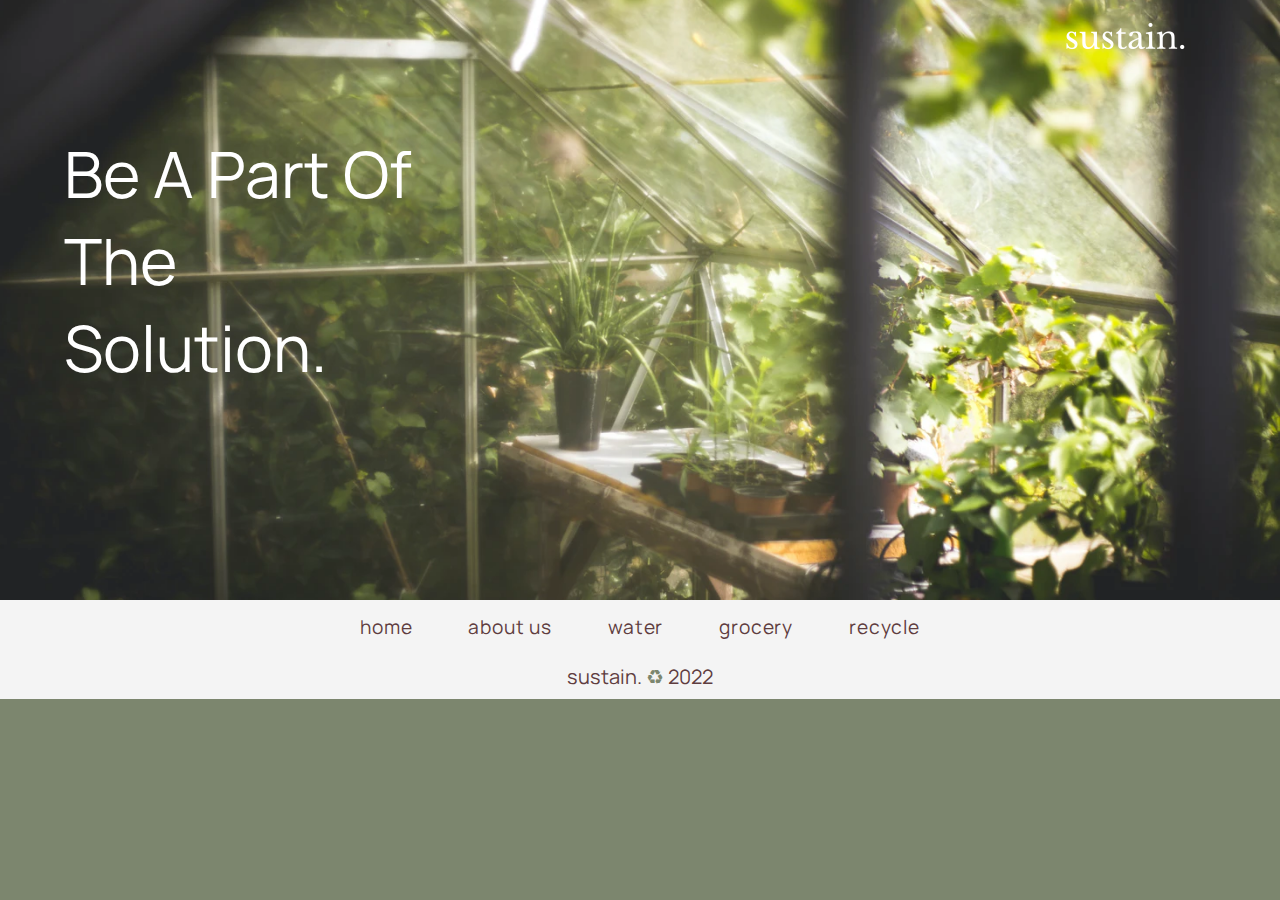
==== aboutus.html @ d0ab554a "Added footer" ====
<!DOCTYPE html>
<html lang="en">
<head>
    <meta charset="UTF-8">
    <title>Home Page</title>
    <meta http-equiv="X-UA-Compatible" content="IE=edge">
    <meta name="author" content="Elizaveta Vygovskaia, Abraham Medina, Andrew Valdez, Allison Chu">
    <meta name="viewport" content="width=device-width, initial-scale=1.0">
    <link href="style.css" rel="stylesheet">
    <!-- Google Fonts-->
    <link rel="preconnect" href="https://fonts.googleapis.com">
    <link rel="preconnect" href="https://fonts.gstatic.com" crossorigin>
    <link href="https://fonts.googleapis.com/css2?family=Manrope:wght@200&display=swap" rel="stylesheet">
</head>
<body>
<!-- Header showcase-->

<a href="index.html"><img class="logo" src="./img/logo.png" align="right" alt="logo sustain"></a>

<div class="image">
    <p class="header">Be A Part Of The Solution.</p>
</div>

<div class="nav_bar">
        <a href="index.html"><span class="nav_sec">home</span></a>
        <a href="aboutus.html"><span class="nav_sec">about us</span></a>
        <a href="water.html"><span class="nav_sec">water</span></a>
        <a href="grocery.html"><span class="nav_sec">grocery</span></a>
        <a href="recycle.html"><span class="nav_sec">recycle</span></a>
</div>

 <div class="footer">
        <div class="top">sustain. <span>&#9851;</span> 2022</div>
</div>
</body>
</html>
---- style.css ----
body {
    margin-top: -64px;
    font-family: 'Manrope', sans-serif;
    margin-left: 0;
    margin-right: 0;
    margin-bottom: 0;
    background-color: #7c866e;
}

.image {
    background-image: url(img/bkg_img.png);
    height: 600px;
    -webkit-background-size: cover;
    -moz-background-size: cover;
    -o-background-size: cover;
    background-size: cover;
}

.logo {
    width: 300px;

}

.header {
    padding-top: 130px;
    color: white;
    font-size: 400%;
    text-align: left;
    margin-left: 5%;
    width: 30%;
    height: 100px;
}

.nav_bar {
    display: block;

    top: 0;

    background-color: #F4F4F4;

    padding-top: 1vh;
    padding-bottom: 1vh;

    text-align: center;
    letter-spacing: 0.065vw;
    font-family: 'Manrope',
        sans-serif;
    font-size: 1.25em;
    color: #5F3D3F;

    z-index: 0;
}

.nav_sec {
    display: inline-block;
    padding: 0px 2vw;

    color: #5F3D3F;
    ;

    -webkit-transition: color 0.3s ease;
    transition: color 0.3s ease;
}

.nav_sec:hover {
    color: #bbb0b1;

    -webkit-transition: color 0.3s ease-out;
    transition: color 0.3s ease-out;
}

@media only screen and (max-width: 100vw) {
    .nav_bar {
        overflow-y: visible;

        font-size: 1.2em;
    }

    .nav_sec {
        padding: 5px 2vw;
    }

    .dropdown-content .nav_sec {
        padding: 0;
    }
}

.mapstitle {
    display: flex;
    flex-direction: column;
    align-items: center;
    justify-content: center;
    font-size: 5vh;
    color: white;
    padding-bottom: 10vh;
}

#map {
    height: 80vh;
    /* The height is 400 pixels */
    width: 70vw;
    /* The width is the width of the web page */
}

.footer {
    display: block;

    background-color: #F4F4F4;
    padding-top: 1vh;
    padding-bottom: 1vh;

    text-align: center;

    font-size: 1.25em;
    color: #5F3D3F
}

.footer span {
    color: #7c866e;
}
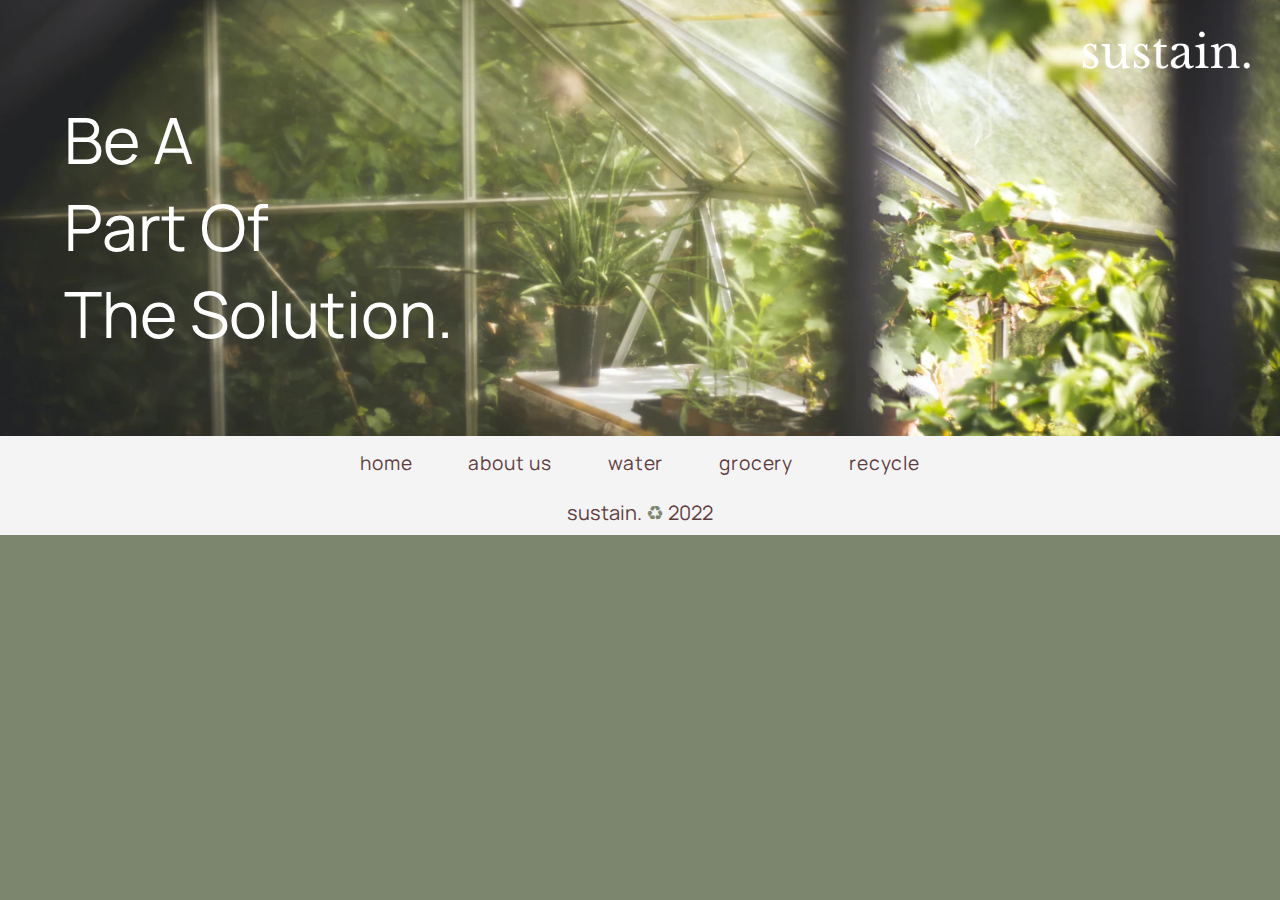
==== commit b05a22b8: "Restyled index logo" ====
--- a/aboutus.html
+++ b/aboutus.html
@@ -14,11 +14,16 @@
 </head>
 <body>
 <!-- Header showcase-->
-
-<a href="index.html"><img class="logo" src="./img/logo.png" align="right" alt="logo sustain"></a>
-
 <div class="image">
-    <p class="header">Be A Part Of The Solution.</p>
+    <div class="header">
+        <p>Be A </p>
+        <p>Part Of </p>
+        <p>The Solution.</p>
+    </div>
+    
+</div>
+<div class="logo">
+        <a href="index.html"><img src="./img/logo.png" alt="logo sustain"></a>
 </div>
 
 <div class="nav_bar">
--- a/style.css
+++ b/style.css
@@ -7,33 +7,52 @@
     background-color: #7c866e;
 }
 
+p {
+    margin: 0;
+}
+
 .image {
     background-image: url(img/bkg_img.png);
-    height: 600px;
+
+    height: 500px;
     -webkit-background-size: cover;
     -moz-background-size: cover;
     -o-background-size: cover;
     background-size: cover;
+    display: flex;
+    flex-direction: row;
 }
 
 .logo {
-    width: 300px;
-
+    position: absolute;
+    right: 0;
+    top: 0;
+    padding-top: 30px;
+    margin-left: 85vw;
+    width: 200px;
+    height: 100px;
+}
+
+.logo img {
+    width: 175px;
+    height: auto;
 }
 
 .header {
-    padding-top: 130px;
+    padding-top: 160px;
     color: white;
     font-size: 400%;
     text-align: left;
     margin-left: 5%;
     width: 30%;
     height: 100px;
+    white-space: nowrap;
 }
 
 .nav_bar {
     display: block;
-
+    position: -webkit-sticky;
+    position: sticky;
     top: 0;
 
     background-color: #F4F4F4;
@@ -85,14 +104,20 @@
     }
 }
 
-.mapstitle {
+.title {
+    text-align: center;
+    font-size: 5vh;
+    color: white;
+    padding-top: 40px;
+}
+
+.mapbody {
     display: flex;
     flex-direction: column;
     align-items: center;
     justify-content: center;
-    font-size: 5vh;
-    color: white;
-    padding-bottom: 10vh;
+    padding-top: 30px;
+    padding-bottom: 30px;
 }
 
 #map {
@@ -117,4 +142,87 @@
 
 .footer span {
     color: #7c866e;
+}
+
+.description {
+    display: flex;
+    flex-direction: column;
+    align-items: center;
+    justify-content: center;
+    font-size: 5vh;
+    color: white;
+    padding-bottom: 10vh;
+}
+
+.circleBase {
+    width: 20vw;
+    height: 20vh;
+    border-radius: 50%;
+    padding-bottom: 10vh;
+}
+
+.circleBase img {
+    width: 100%;
+    border-radius: 50%;
+}
+
+/* Three image containers (use 25% for four, and 50% for two, etc) */
+.column {
+    float: left;
+    width: 20%;
+    padding: 50px;
+}
+
+.row {
+    display: flex;
+    flex-direction: row;
+    align-items: center;
+    justify-content: center;
+    padding-bottom: 20px;
+}
+
+/* Clear floats after image containers */
+.row::after {
+    content: "";
+    clear: both;
+    display: table;
+}
+
+.container {
+    position: relative;
+}
+
+.image_hvr {
+    opacity: 1;
+    display: block;
+    width: 100%;
+    height: auto;
+    transition: .5s ease;
+    backface-visibility: hidden;
+    border-radius: 50%;
+}
+
+.middle {
+    transition: .5s ease;
+    opacity: 0;
+    position: absolute;
+    top: 50%;
+    left: 50%;
+    transform: translate(-50%, -50%);
+    -ms-transform: translate(-50%, -50%);
+    text-align: center;
+}
+
+.container:hover .image_hvr {
+    opacity: 0.3;
+}
+
+.container:hover .middle {
+    opacity: 1;
+}
+
+.text {
+    color: white;
+    font-size: 30px;
+    padding: 16px 32px;
 }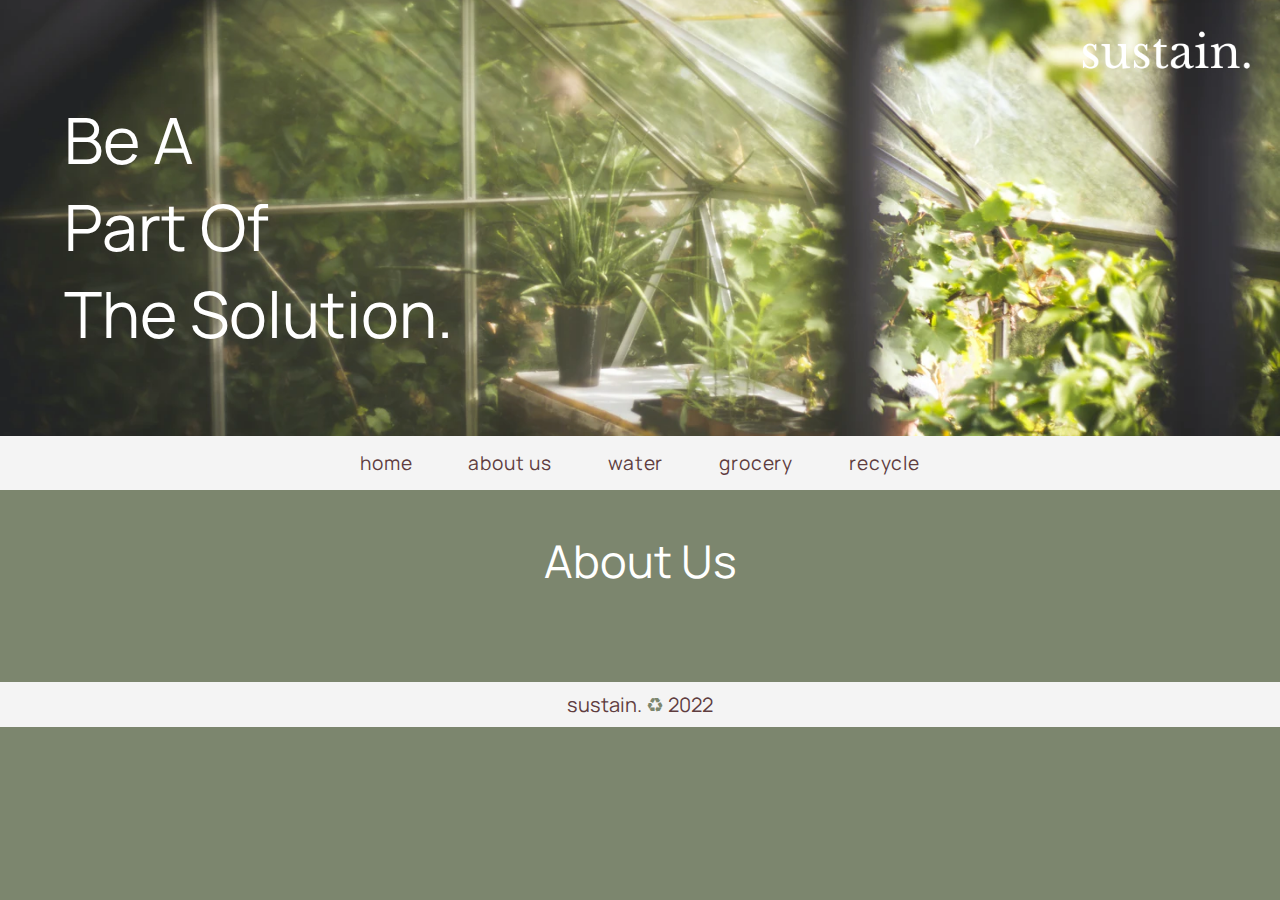
==== commit a0b6e00d: "Updated the maps api in the websites" ====
--- a/aboutus.html
+++ b/aboutus.html
@@ -34,6 +34,14 @@
         <a href="recycle.html"><span class="nav_sec">recycle</span></a>
 </div>
 
+<div class="title">
+    <p>About Us</p>
+</div>
+
+<div class="description">
+    
+</div>
+
  <div class="footer">
         <div class="top">sustain. <span>&#9851;</span> 2022</div>
 </div>
--- a/style.css
+++ b/style.css
@@ -120,13 +120,6 @@
     padding-bottom: 30px;
 }
 
-#map {
-    height: 80vh;
-    /* The height is 400 pixels */
-    width: 70vw;
-    /* The width is the width of the web page */
-}
-
 .footer {
     display: block;
 
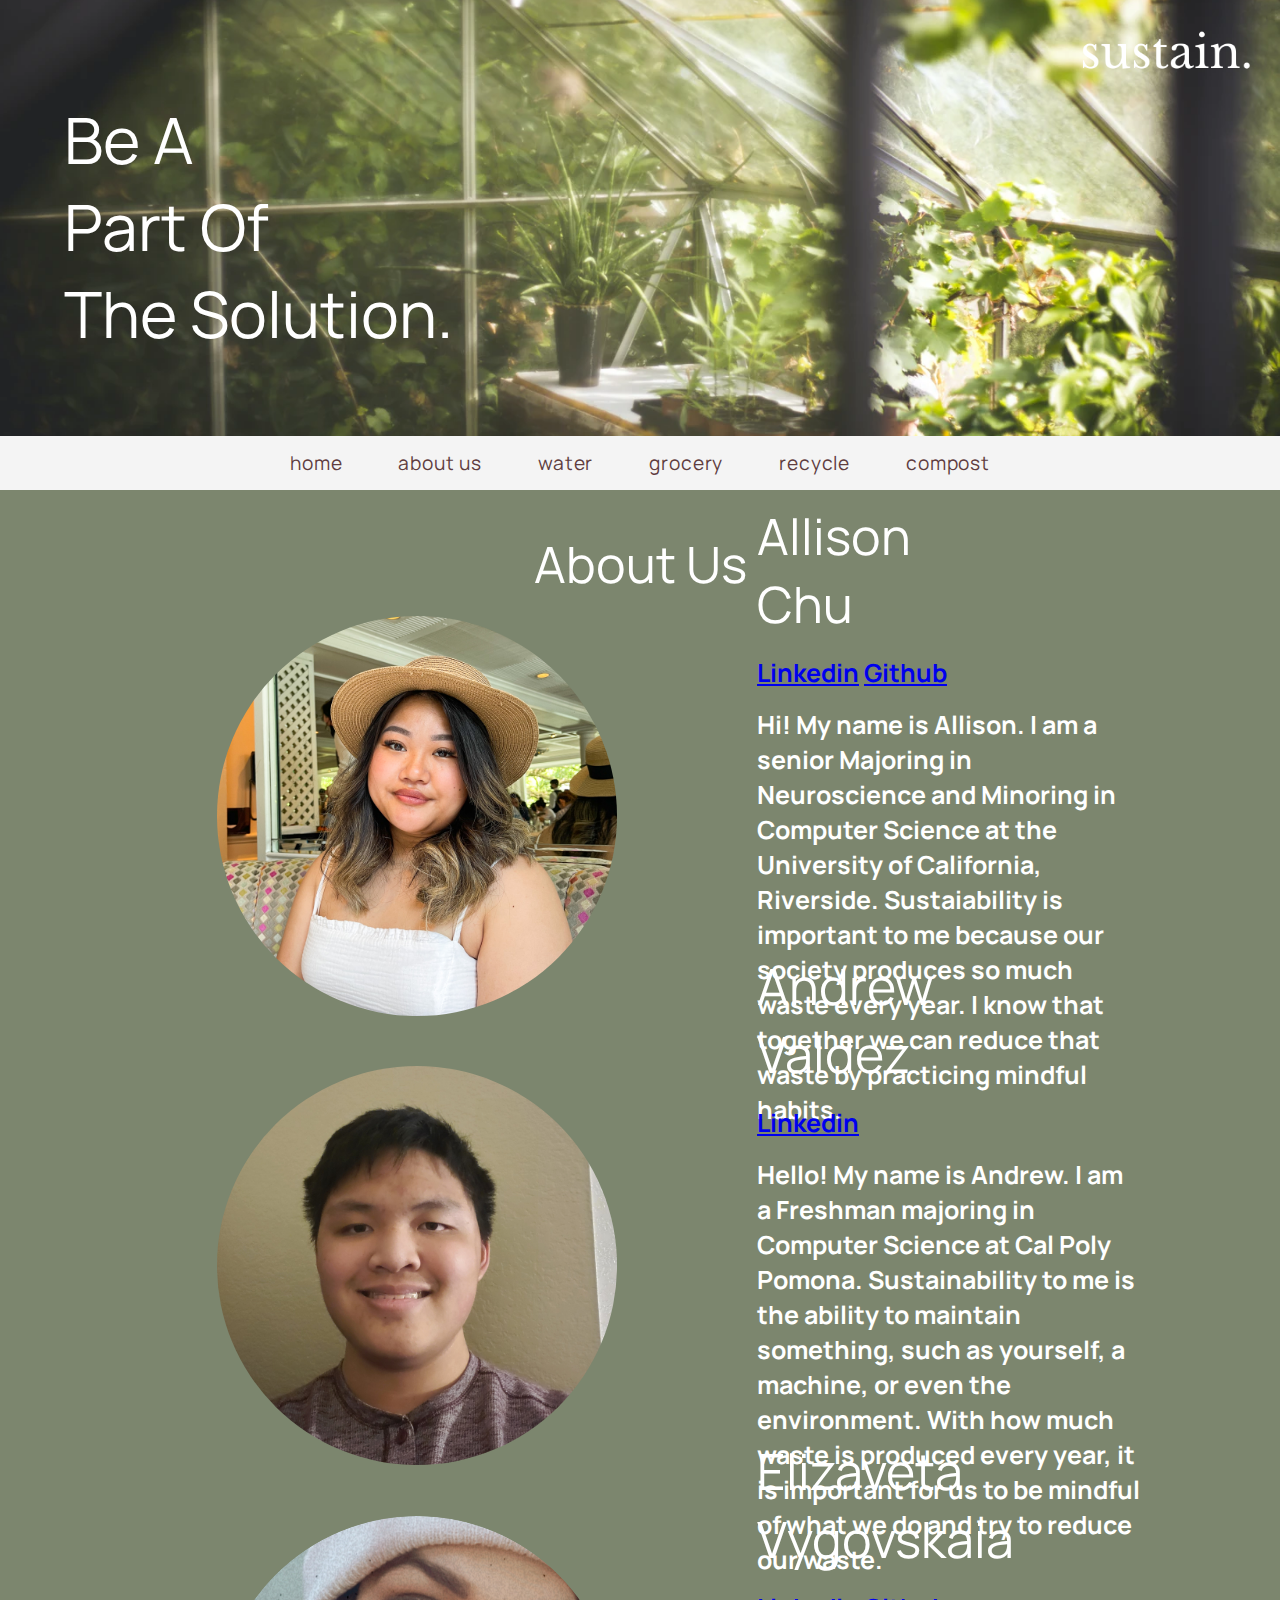
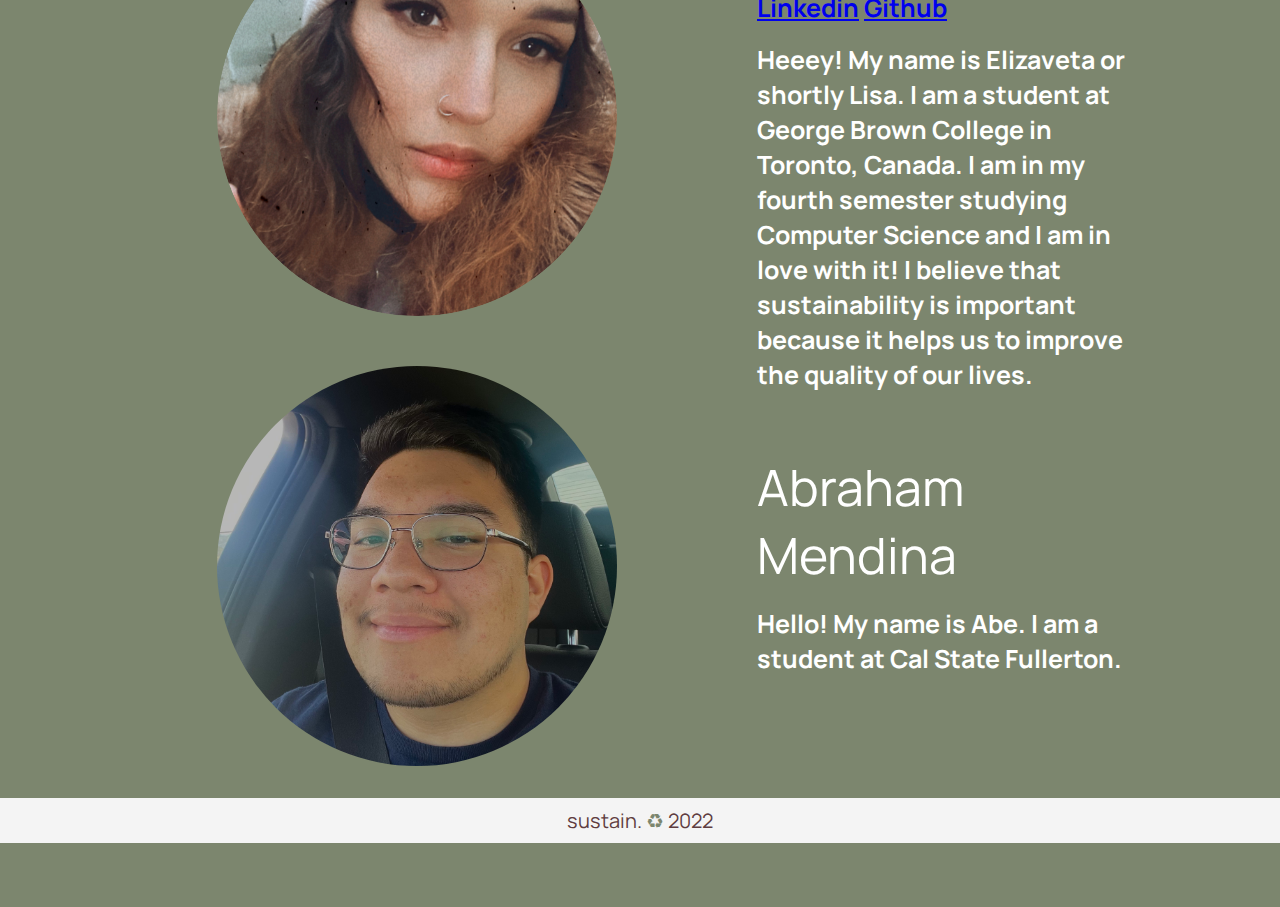
==== commit a544bc25: "Updated about us page" ====
--- a/aboutus.html
+++ b/aboutus.html
@@ -2,7 +2,7 @@
 <html lang="en">
 <head>
     <meta charset="UTF-8">
-    <title>Home Page</title>
+    <title>About Us</title>
     <meta http-equiv="X-UA-Compatible" content="IE=edge">
     <meta name="author" content="Elizaveta Vygovskaia, Abraham Medina, Andrew Valdez, Allison Chu">
     <meta name="viewport" content="width=device-width, initial-scale=1.0">
@@ -32,6 +32,7 @@
         <a href="water.html"><span class="nav_sec">water</span></a>
         <a href="grocery.html"><span class="nav_sec">grocery</span></a>
         <a href="recycle.html"><span class="nav_sec">recycle</span></a>
+        <a href="compost.html"><span class="nav_sec">compost</span></a>
 </div>
 
 <div class="title">
@@ -39,7 +40,64 @@
 </div>
 
 <div class="description">
-    
+    <div class="circleBase">
+        <img src="img/allison.jpg" alt="Allison Profile Pic">
+    </div>
+    <div class="column">
+        <p class="dText">Allison Chu</p>
+        <h1>
+            <a href="https://www.linkedin.com/in/ucrallisonchu/">Linkedin</a>
+            <a href="https://github.com/allisonchuu">Github</a>
+        </h1>
+        <h1>Hi! My name is Allison. I am a senior Majoring in Neuroscience and Minoring in Computer Science at the University of California, Riverside. 
+            Sustaiability is important to me because our society produces so much waste every year. I know that together we can 
+            reduce that waste by practicing mindful habits.</h1>
+    </div>
+</div>
+
+<div class="description">
+    <div class="circleBase">
+        <img src="img/andrew.jpg" alt="Andrew Profile Pic">
+    </div>
+    <div class="column">
+        <p class="dText">Andrew Valdez</p>
+        <h1>
+            <a href="https://www.linkedin.com/in/andrew-john-valdez-21b321223/">Linkedin</a>
+        </h1>
+        <h1>Hello! My name is Andrew. I am a Freshman majoring in Computer Science at Cal Poly Pomona. 
+            Sustainability to me is the ability to maintain something, such as yourself, a machine, or even the environment. 
+            With how much waste is produced every year, it is important for us to be mindful of what we do and try to reduce our waste.
+</h1>
+    </div>
+</div>
+
+<div class="description">
+    <div class="circleBase">
+        <img src="img/lisa.png" alt="Lisa Profile Pic">
+    </div>
+    <div class="column">
+        <p class="dText">Elizaveta Vygovskaia</p>
+        <h1>
+            <a href="https://www.linkedin.com/in/elizavetav/">Linkedin</a>
+            <a href="https://github.com/starryskyyy">Github</a>
+        </h1>
+        <h1>Heeey! My name is Elizaveta or shortly Lisa. I am a student at George Brown College in Toronto, Canada.  
+            I am in my fourth semester studying Computer Science and I am in love with it! 
+            I believe that sustainability is important because it helps us to improve the quality of our lives.
+        </h1>
+    </div>
+</div>
+
+<div class="description">
+    <div class="circleBase">
+        <img src="img/abe.jpg" alt="Lisa Profile Pic">
+    </div>
+    <div class="column">
+        <p class="dText">Abraham Mendina</p>
+        <h1>Hello! My name is Abe. I am a student at Cal State Fullerton. 
+            
+        </h1>
+    </div>
 </div>
 
  <div class="footer">
--- a/style.css
+++ b/style.css
@@ -10,6 +10,13 @@
 p {
     margin: 0;
 }
+
+h1 {
+    color: white;
+    font-size: 25px;
+    width: 30vw;
+}
+
 
 .image {
     background-image: url(img/bkg_img.png);
@@ -106,9 +113,10 @@
 
 .title {
     text-align: center;
-    font-size: 5vh;
+    font-size: 50px;
     color: white;
     padding-top: 40px;
+    white-space: nowrap;
 }
 
 .mapbody {
@@ -139,19 +147,20 @@
 
 .description {
     display: flex;
-    flex-direction: column;
+    flex-direction: row;
     align-items: center;
     justify-content: center;
-    font-size: 5vh;
-    color: white;
-    padding-bottom: 10vh;
-}
+    font-size: 50px;
+    color: white;
+    height: 450px;
+}
+
 
 .circleBase {
-    width: 20vw;
-    height: 20vh;
+    width: 400px;
+    height: auto;
     border-radius: 50%;
-    padding-bottom: 10vh;
+    margin-right: 10vh;
 }
 
 .circleBase img {
@@ -218,4 +227,37 @@
     color: white;
     font-size: 30px;
     padding: 16px 32px;
+}
+
+.feedback {
+    display: flex;
+    flex-direction: column;
+    align-items: left;
+    justify-content: center;
+    color: white;
+    width: 400px;
+    font-size: 30px;
+}
+
+input[type=text] {
+    padding: 5px;
+    border: 2px solid #ccc;
+    -webkit-border-radius: 5px;
+    border-radius: 5px;
+    width: 515px;
+
+}
+
+input[type=text]:focus {
+    border-color: #333;
+}
+
+input[type=submit] {
+    padding: 15px 233px;
+    background: #bbb0b1;
+    border: 0 none;
+    font-size: 20px;
+    cursor: pointer;
+    -webkit-border-radius: 5px;
+    border-radius: 5px;
 }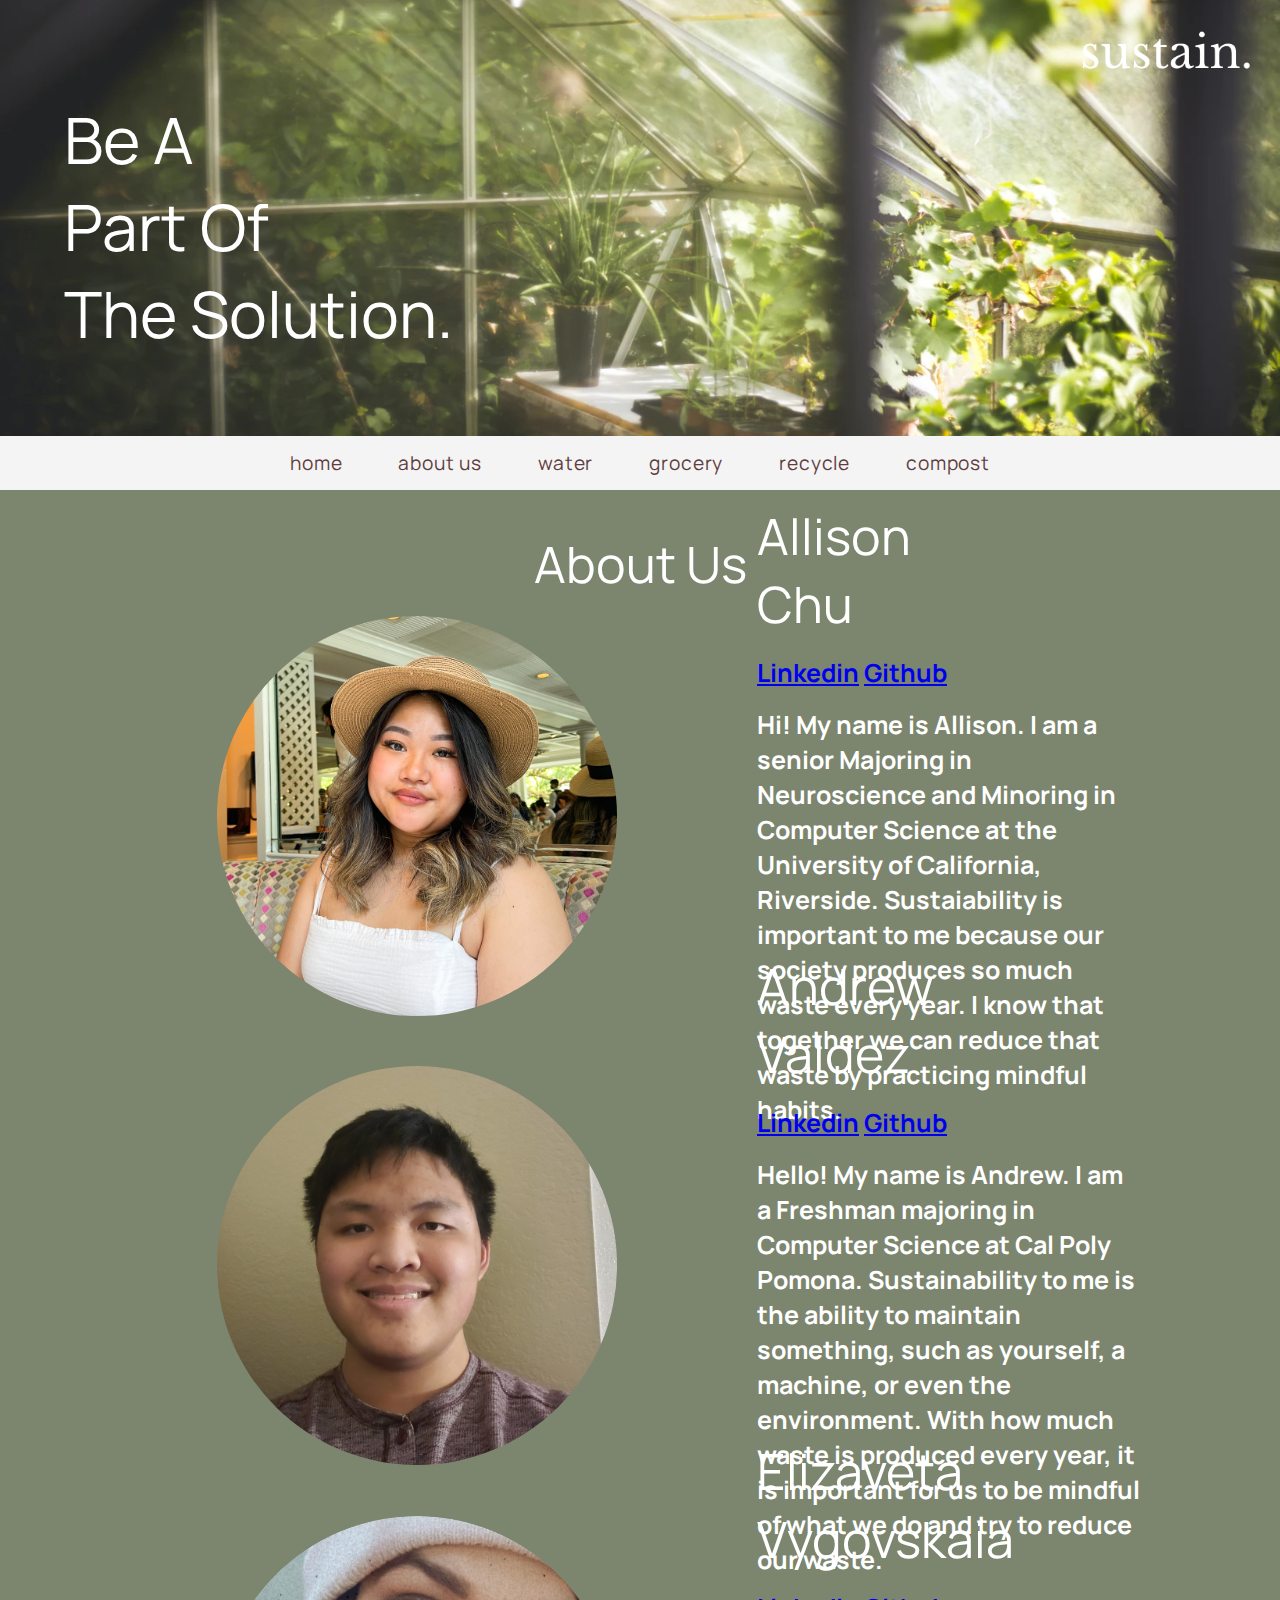
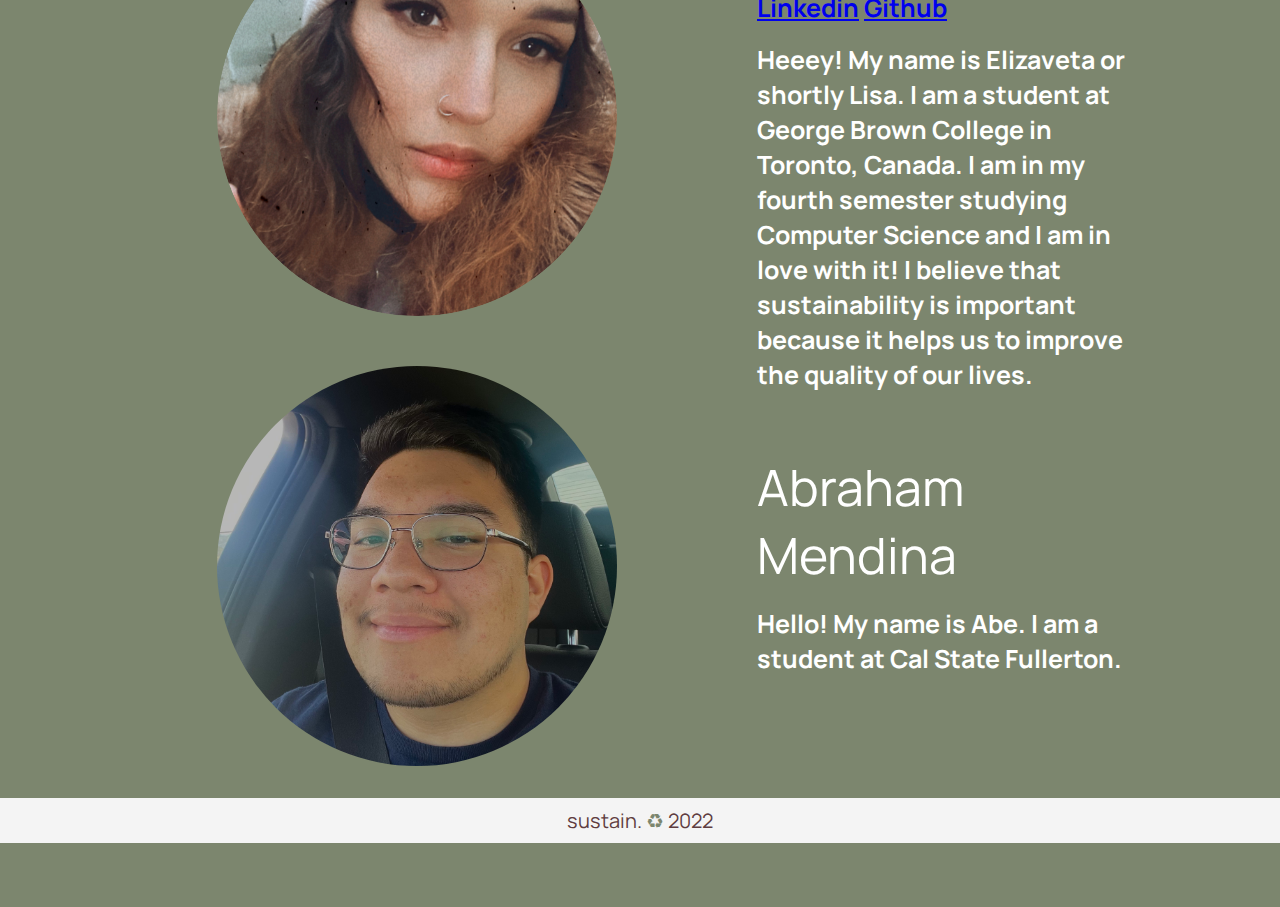
==== commit 073b25f4: "Updated about us page" ====
--- a/aboutus.html
+++ b/aboutus.html
@@ -63,6 +63,7 @@
         <p class="dText">Andrew Valdez</p>
         <h1>
             <a href="https://www.linkedin.com/in/andrew-john-valdez-21b321223/">Linkedin</a>
+            <a href="https://github.com/Kestrel86">Github</a>
         </h1>
         <h1>Hello! My name is Andrew. I am a Freshman majoring in Computer Science at Cal Poly Pomona. 
             Sustainability to me is the ability to maintain something, such as yourself, a machine, or even the environment. 
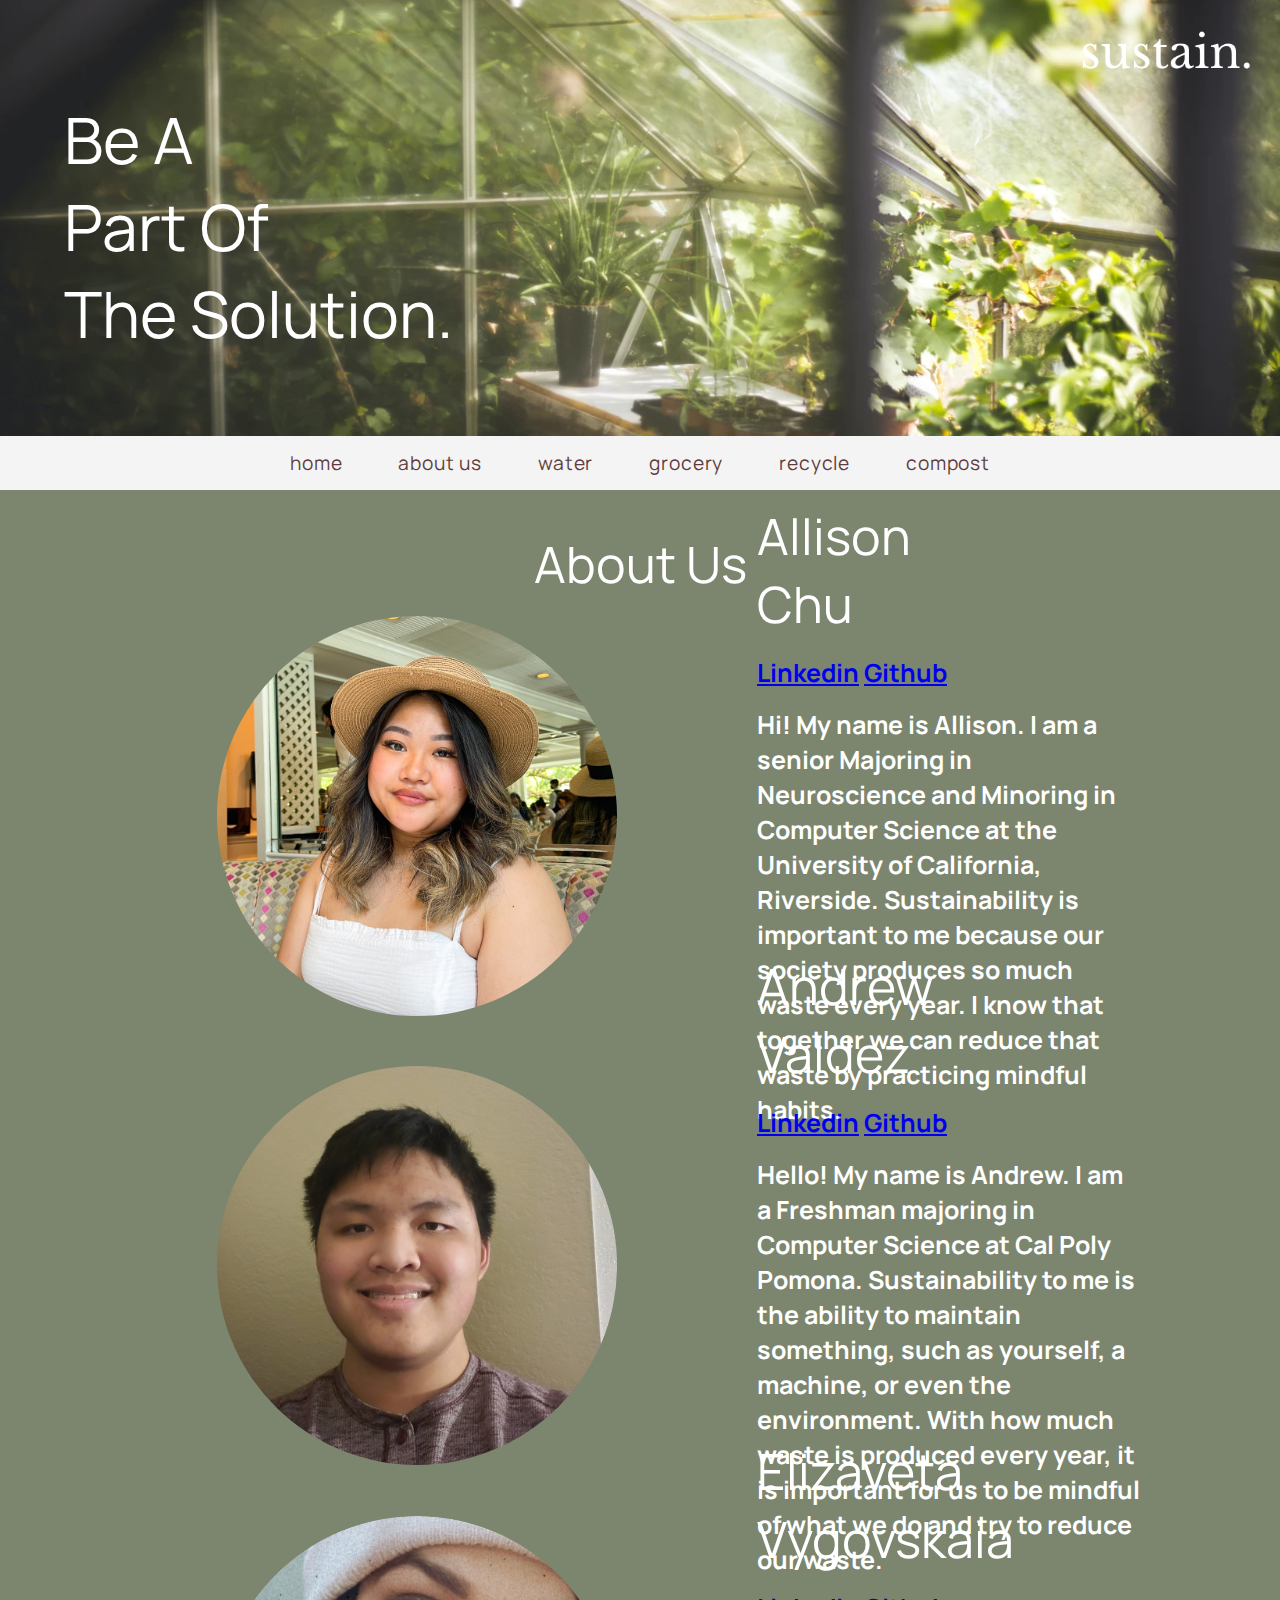
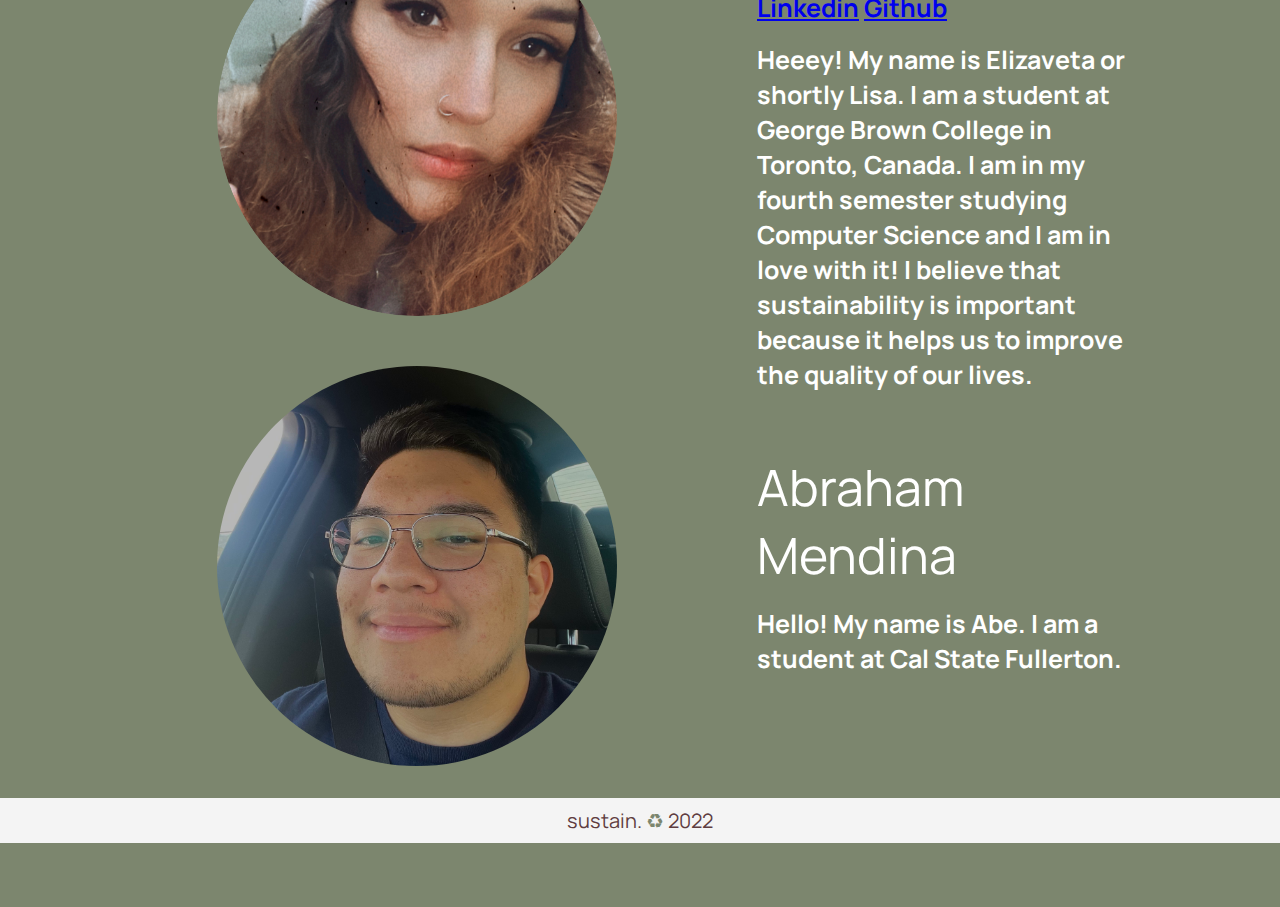
==== commit 1cd1b182: "fixed typo" ====
--- a/aboutus.html
+++ b/aboutus.html
@@ -50,7 +50,7 @@
             <a href="https://github.com/allisonchuu">Github</a>
         </h1>
         <h1>Hi! My name is Allison. I am a senior Majoring in Neuroscience and Minoring in Computer Science at the University of California, Riverside. 
-            Sustaiability is important to me because our society produces so much waste every year. I know that together we can 
+            Sustainability is important to me because our society produces so much waste every year. I know that together we can 
             reduce that waste by practicing mindful habits.</h1>
     </div>
 </div>
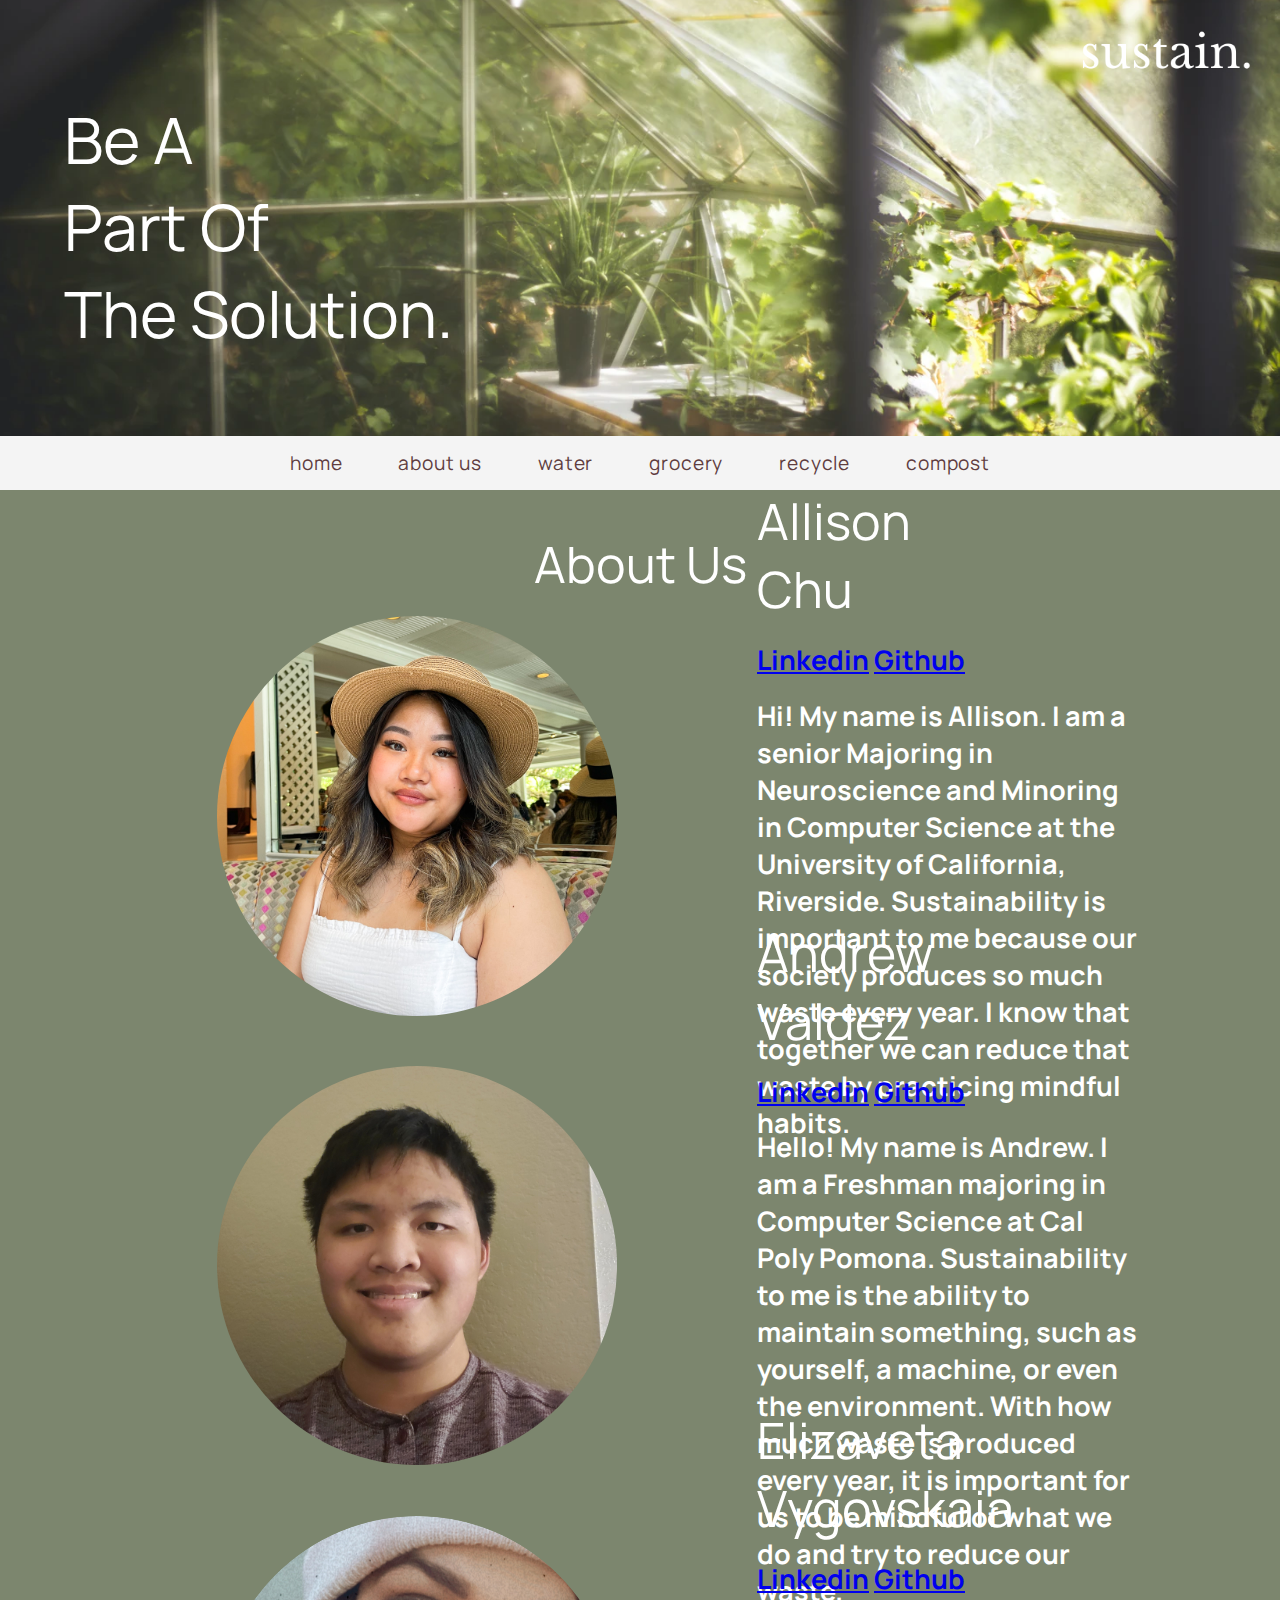
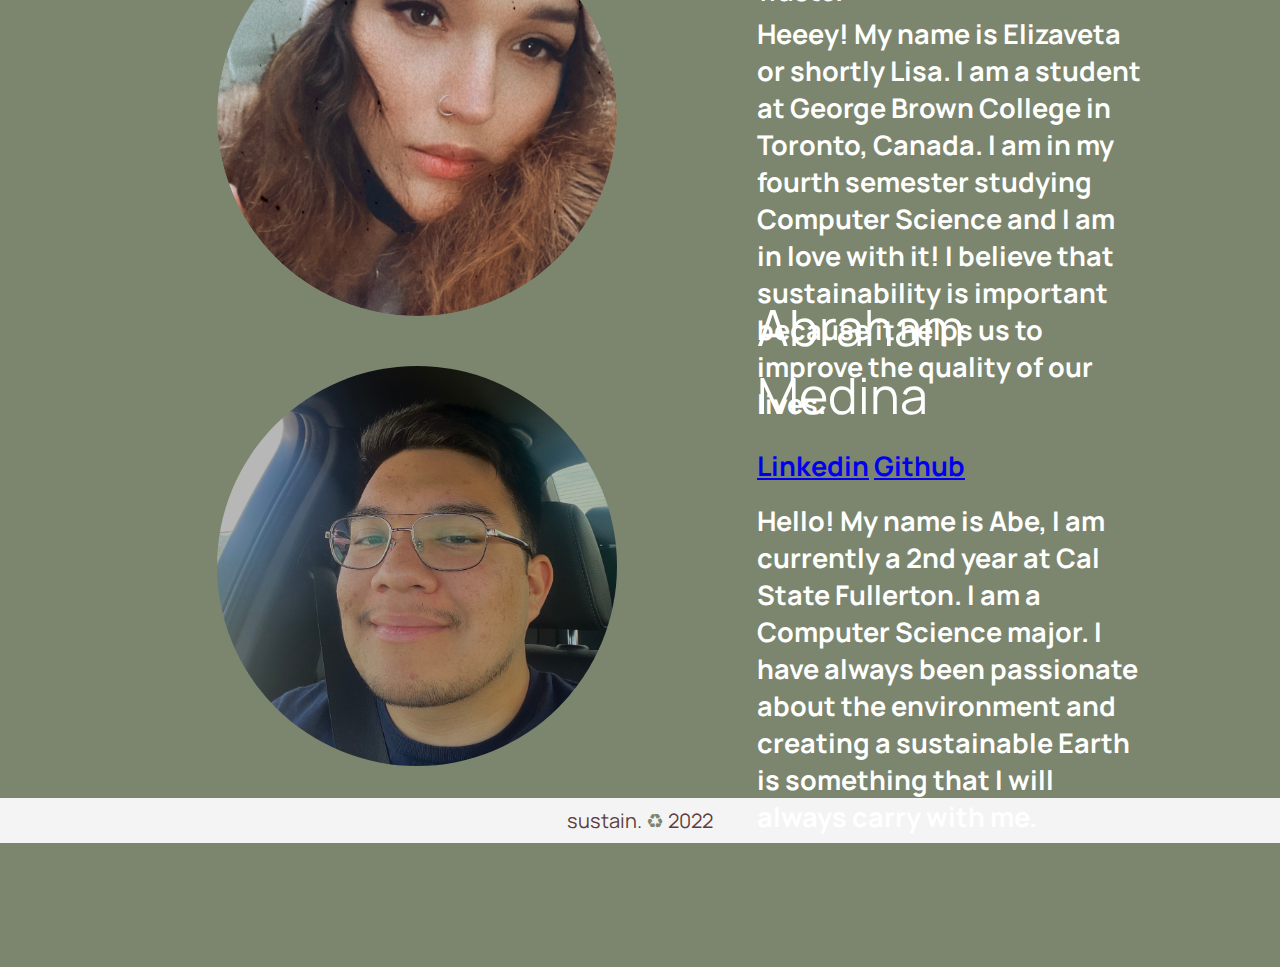
==== commit 005b9396: "fixed typo" ====
--- a/aboutus.html
+++ b/aboutus.html
@@ -94,9 +94,13 @@
         <img src="img/abe.jpg" alt="Lisa Profile Pic">
     </div>
     <div class="column">
-        <p class="dText">Abraham Mendina</p>
-        <h1>Hello! My name is Abe. I am a student at Cal State Fullerton. 
-            
+        <p class="dText">Abraham Medina</p>
+        <h1>
+            <a href="https://www.linkedin.com/in/abraham-medina-1b1323223">Linkedin</a>
+            <a href="https://github.com/puqq">Github</a>
+        </h1>
+        <h1>Hello! My name is Abe, I am currently a 2nd year at Cal State Fullerton. I am a Computer Science major. 
+            I have always been passionate about the environment and creating a sustainable Earth is something that I will always carry with me.
         </h1>
     </div>
 </div>
--- a/style.css
+++ b/style.css
@@ -13,7 +13,7 @@
 
 h1 {
     color: white;
-    font-size: 25px;
+    font-size: 3vh;
     width: 30vw;
 }
 
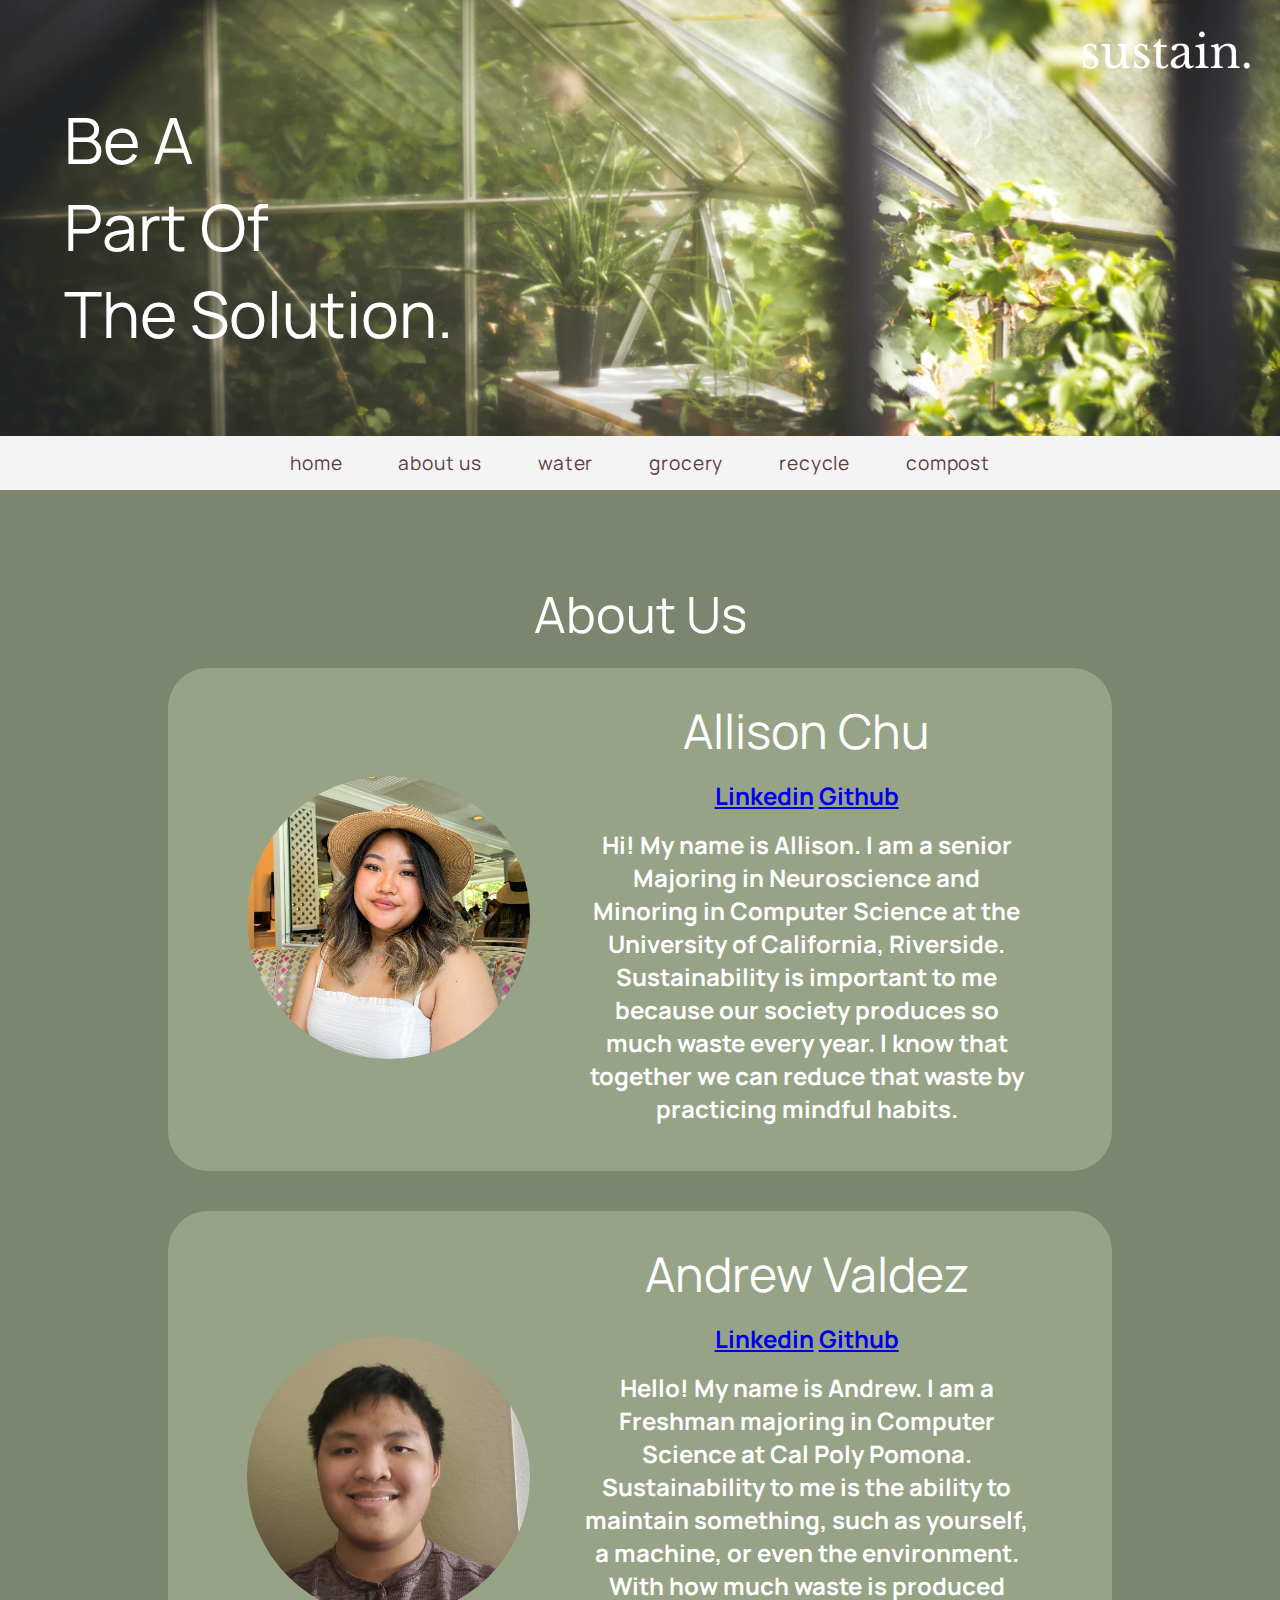
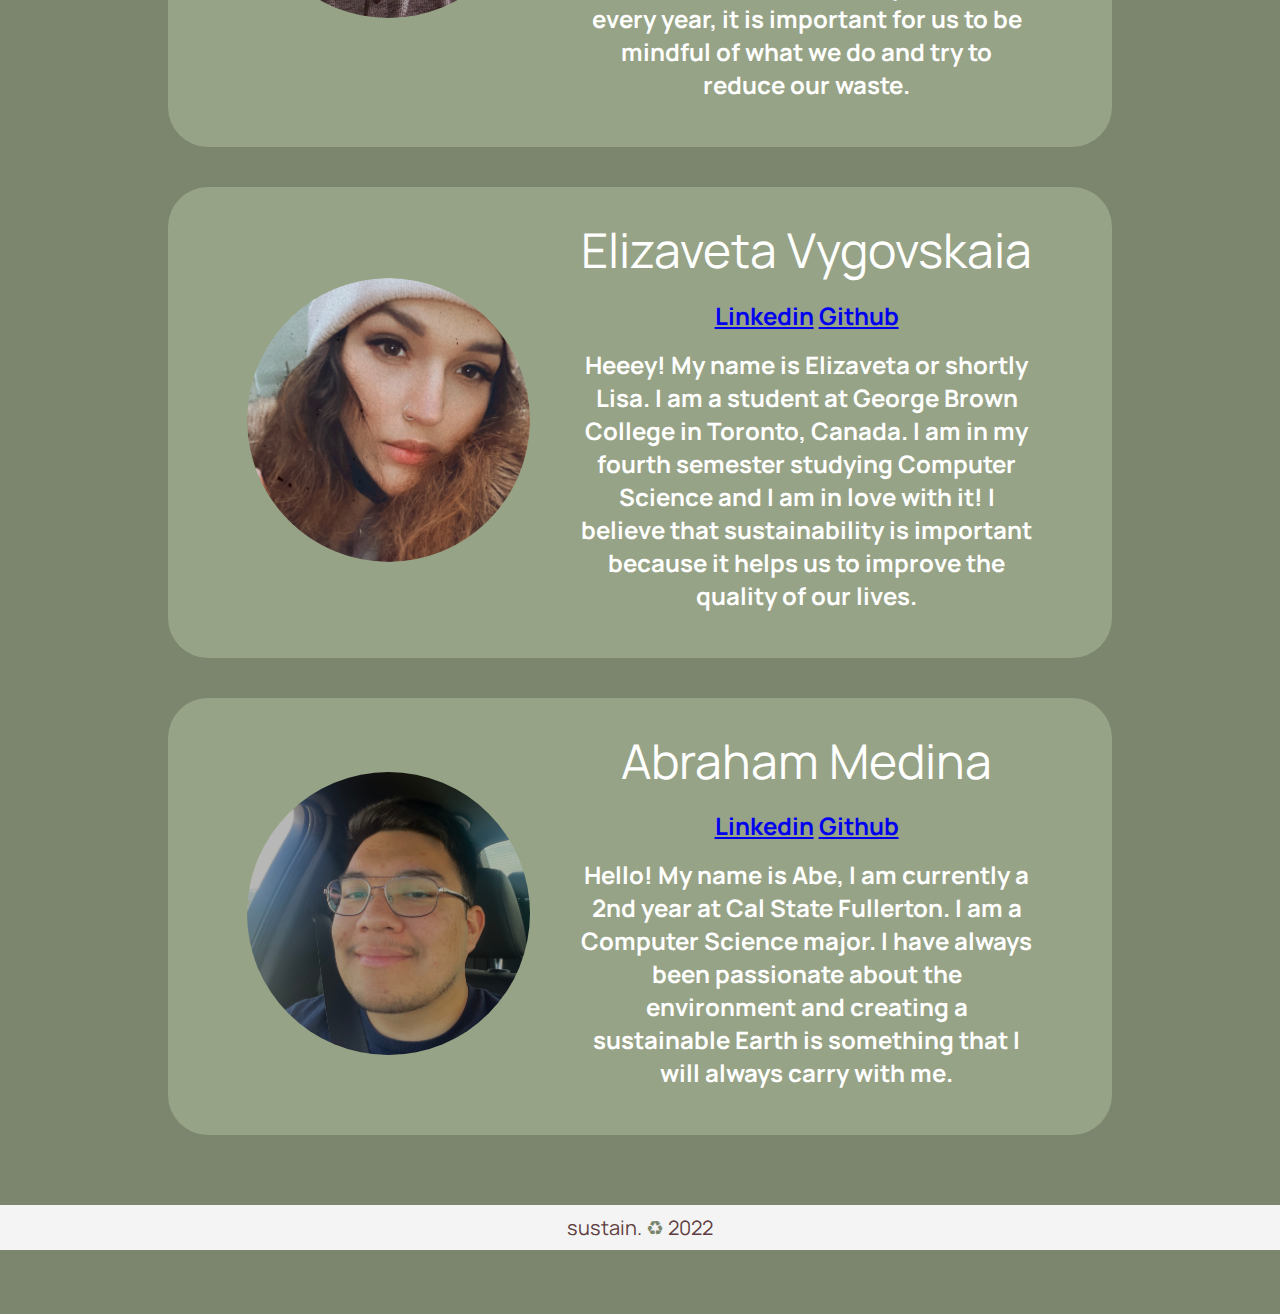
==== commit dda5a79c: "Fixing About Us page sizing" ====
--- a/aboutus.html
+++ b/aboutus.html
@@ -35,75 +35,78 @@
         <a href="compost.html"><span class="nav_sec">compost</span></a>
 </div>
 
-<div class="title">
-    <p>About Us</p>
-</div>
+<section class="aboutusbody">
+    <div class="title">
+        <p>About Us</p>
+    </div>
 
-<div class="description">
-    <div class="circleBase">
-        <img src="img/allison.jpg" alt="Allison Profile Pic">
+    <div class="description">
+        <div class="circleBase">
+            <img src="img/allison.jpg" alt="Allison Profile Pic">
+        </div>
+        <div class="columns">
+            <p>Allison Chu</p>
+            <h1>
+                <a href="https://www.linkedin.com/in/ucrallisonchu/">Linkedin</a>
+                <a href="https://github.com/allisonchuu">Github</a>
+            </h1>
+            <h1>Hi! My name is Allison. I am a senior Majoring in Neuroscience and Minoring in Computer Science at the University of California, Riverside. 
+                Sustainability is important to me because our society produces so much waste every year. I know that together we can 
+                reduce that waste by practicing mindful habits.</h1>
+        </div>
     </div>
-    <div class="column">
-        <p class="dText">Allison Chu</p>
-        <h1>
-            <a href="https://www.linkedin.com/in/ucrallisonchu/">Linkedin</a>
-            <a href="https://github.com/allisonchuu">Github</a>
-        </h1>
-        <h1>Hi! My name is Allison. I am a senior Majoring in Neuroscience and Minoring in Computer Science at the University of California, Riverside. 
-            Sustainability is important to me because our society produces so much waste every year. I know that together we can 
-            reduce that waste by practicing mindful habits.</h1>
+
+    <div class="description">
+        <div class="circleBase">
+            <img src="img/andrew.jpg" alt="Andrew Profile Pic">
+        </div>
+        <div class="columns">
+            <p>Andrew Valdez</p>
+            <h1>
+                <a href="https://www.linkedin.com/in/andrew-john-valdez-21b321223/">Linkedin</a>
+                <a href="https://github.com/Kestrel86">Github</a>
+            </h1>
+            <h1>Hello! My name is Andrew. I am a Freshman majoring in Computer Science at Cal Poly Pomona. 
+                Sustainability to me is the ability to maintain something, such as yourself, a machine, or even the environment. 
+                With how much waste is produced every year, it is important for us to be mindful of what we do and try to reduce our waste.
+    </h1>
+        </div>
     </div>
-</div>
 
-<div class="description">
-    <div class="circleBase">
-        <img src="img/andrew.jpg" alt="Andrew Profile Pic">
+    <div class="description">
+        <div class="circleBase">
+            <img src="img/lisa.png" alt="Lisa Profile Pic">
+        </div>
+        <div class="columns">
+            <p>Elizaveta Vygovskaia</p>
+            <h1>
+                <a href="https://www.linkedin.com/in/elizavetav/">Linkedin</a>
+                <a href="https://github.com/starryskyyy">Github</a>
+            </h1>
+            <h1>Heeey! My name is Elizaveta or shortly Lisa. I am a student at George Brown College in Toronto, Canada.  
+                I am in my fourth semester studying Computer Science and I am in love with it! 
+                I believe that sustainability is important because it helps us to improve the quality of our lives.
+            </h1>
+        </div>
     </div>
-    <div class="column">
-        <p class="dText">Andrew Valdez</p>
-        <h1>
-            <a href="https://www.linkedin.com/in/andrew-john-valdez-21b321223/">Linkedin</a>
-            <a href="https://github.com/Kestrel86">Github</a>
-        </h1>
-        <h1>Hello! My name is Andrew. I am a Freshman majoring in Computer Science at Cal Poly Pomona. 
-            Sustainability to me is the ability to maintain something, such as yourself, a machine, or even the environment. 
-            With how much waste is produced every year, it is important for us to be mindful of what we do and try to reduce our waste.
-</h1>
+
+    <div class="description">
+        <div class="circleBase">
+            <img src="img/abe.jpg" alt="Abe Profile Pic">
+        </div>
+        <div class="columns">
+            <p>Abraham Medina</p>
+            <h1>
+                <a href="https://www.linkedin.com/in/abraham-medina-1b1323223">Linkedin</a>
+                <a href="https://github.com/puqq">Github</a>
+            </h1>
+            <h1>Hello! My name is Abe, I am currently a 2nd year at Cal State Fullerton. I am a Computer Science major. 
+                I have always been passionate about the environment and creating a sustainable Earth is something that I will always carry with me.
+            </h1>
+        </div>
     </div>
-</div>
+</section>
 
-<div class="description">
-    <div class="circleBase">
-        <img src="img/lisa.png" alt="Lisa Profile Pic">
-    </div>
-    <div class="column">
-        <p class="dText">Elizaveta Vygovskaia</p>
-        <h1>
-            <a href="https://www.linkedin.com/in/elizavetav/">Linkedin</a>
-            <a href="https://github.com/starryskyyy">Github</a>
-        </h1>
-        <h1>Heeey! My name is Elizaveta or shortly Lisa. I am a student at George Brown College in Toronto, Canada.  
-            I am in my fourth semester studying Computer Science and I am in love with it! 
-            I believe that sustainability is important because it helps us to improve the quality of our lives.
-        </h1>
-    </div>
-</div>
-
-<div class="description">
-    <div class="circleBase">
-        <img src="img/abe.jpg" alt="Lisa Profile Pic">
-    </div>
-    <div class="column">
-        <p class="dText">Abraham Medina</p>
-        <h1>
-            <a href="https://www.linkedin.com/in/abraham-medina-1b1323223">Linkedin</a>
-            <a href="https://github.com/puqq">Github</a>
-        </h1>
-        <h1>Hello! My name is Abe, I am currently a 2nd year at Cal State Fullerton. I am a Computer Science major. 
-            I have always been passionate about the environment and creating a sustainable Earth is something that I will always carry with me.
-        </h1>
-    </div>
-</div>
 
  <div class="footer">
         <div class="top">sustain. <span>&#9851;</span> 2022</div>
--- a/style.css
+++ b/style.css
@@ -116,7 +116,6 @@
     font-size: 50px;
     color: white;
     padding-top: 40px;
-    white-space: nowrap;
 }
 
 .mapbody {
@@ -145,22 +144,34 @@
     color: #7c866e;
 }
 
+.aboutusbody {
+    display: flex;
+    flex-direction: column;
+    align-items: center;
+    justify-content: center;
+    margin: 50px;
+}
+
 .description {
+    background-color: #97A386;
     display: flex;
     flex-direction: row;
     align-items: center;
     justify-content: center;
-    font-size: 50px;
-    color: white;
-    height: 450px;
+    color: white;
+    margin: 20px;
+    padding-top: 30px;
+    padding-bottom: 30px;
+    height: auto;
+    width: 70%;
+    border-radius: 40px;
 }
 
 
 .circleBase {
-    width: 400px;
+    width: 30%;
     height: auto;
     border-radius: 50%;
-    margin-right: 10vh;
 }
 
 .circleBase img {
@@ -168,9 +179,78 @@
     border-radius: 50%;
 }
 
+.columns {
+    text-align: center;
+    width: 48%;
+    margin-left: 50px;
+}
+
+.columns p {
+    width: auto;
+    font-size: 300%;
+    white-space: nowrap;
+}
+
+.columns h1 {
+    width: auto;
+    font-size: 150%;
+}
+
+@media only screen and (max-width:2000px) {
+    .description {
+        width: 80%;
+    }
+}
+
+@media only screen and (max-width:1200px) {
+    .description {
+        background-color: #97A386;
+        display: flex;
+        flex-direction: column;
+        align-items: center;
+        justify-content: center;
+        color: white;
+        margin: 20px;
+        padding: 50px;
+        height: 30%;
+        width: 80%;
+        border-radius: 40px;
+    }
+
+
+    .circleBase {
+        margin-left: 25%;
+        margin-right: 25%;
+        margin-top: 5%;
+        position: relative;
+        width: 50vw;
+    }
+
+    .columns {
+        position: relative;
+        display: flex;
+        flex-direction: column;
+        align-items: center;
+        justify-content: center;
+        width: auto;
+        margin-left: 0;
+        padding-bottom: 50px;
+    }
+
+    .columns p {
+        text-align: center;
+        font-size: 200%;
+
+    }
+
+    .columns h1 {
+        width: auto;
+        font-size: 150%;
+    }
+}
+
 /* Three image containers (use 25% for four, and 50% for two, etc) */
 .column {
-    float: left;
     width: 20%;
     padding: 50px;
 }
@@ -237,6 +317,22 @@
     color: white;
     width: 400px;
     font-size: 30px;
+}
+
+@media only screen and (max-width:1000px) {
+    .row {
+        display: flex;
+        flex-direction: column;
+        align-items: center;
+        justify-content: center;
+        padding-bottom: 20;
+        padding-right: 30vw;
+    }
+
+    .container {
+        position: relative;
+        width: 40vw;
+    }
 }
 
 input[type=text] {
